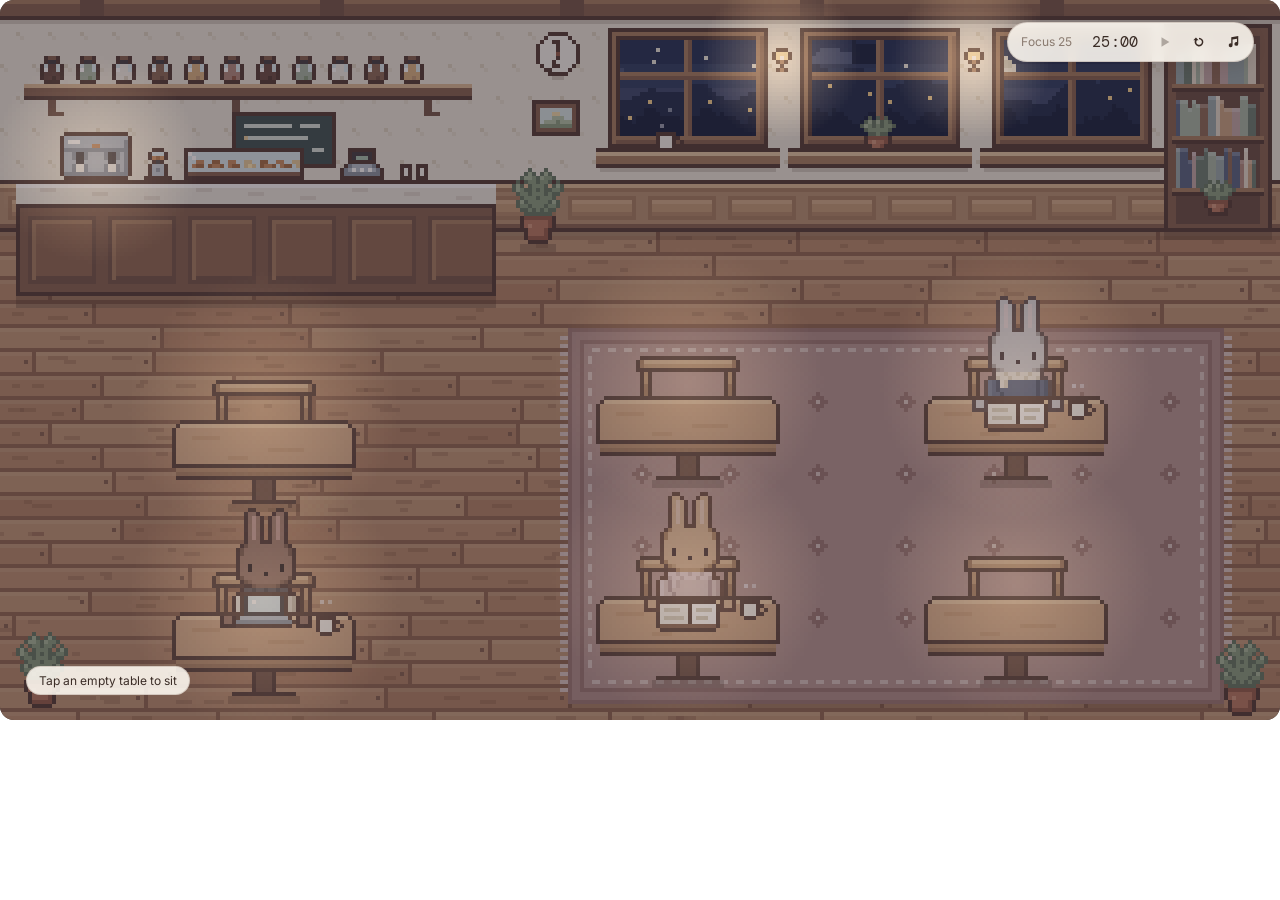
==== cafe.html @ b74c6b7d "Add Bunny Café focus dock (room full view + global mini window) Embed the pixel Bunny Café (Pomodoro" ====
<!doctype html>
<html lang="en">
<head>
<meta charset="utf-8">
<meta name="viewport" content="width=device-width, initial-scale=1, viewport-fit=cover">
<title>Bunny Café</title>
<link href="https://fonts.googleapis.com/css2?family=DM+Mono:wght@400;500&family=Inter:wght@400;500&display=swap" rel="stylesheet">
<style>
:root{ --pill:rgba(255,251,243,.88); --pill-ink:#3a2c26; --pill-ink2:#8a7b70; --pill-line:rgba(90,63,49,.18); color-scheme:light; }
@media (prefers-color-scheme:dark){ :root:not([data-theme="light"]){ --pill:rgba(42,36,31,.86); --pill-ink:#efe7dc; --pill-ink2:#a59a8d; --pill-line:rgba(255,240,220,.14); color-scheme:dark; } }
:root[data-theme="dark"]{ --pill:rgba(42,36,31,.86); --pill-ink:#efe7dc; --pill-ink2:#a59a8d; --pill-line:rgba(255,240,220,.14); color-scheme:dark; }
html,body{ margin:0; background:transparent; }
.cafe{ position:relative; width:100%; aspect-ratio:16/9; overflow:hidden; border-radius:14px; background:#3b2e27; font-family:Inter,"Noto Sans KR",system-ui,sans-serif; }
.cafe canvas{ position:absolute; inset:0; width:100%; height:100%; image-rendering:pixelated; }
.hud{ position:absolute; top:3%; right:2%; display:flex; align-items:center; gap:2px; padding:4px; border-radius:999px; background:var(--pill); border:1px solid var(--pill-line); backdrop-filter:blur(6px); -webkit-backdrop-filter:blur(6px); color:var(--pill-ink); box-shadow:0 4px 14px rgba(40,25,15,.12); }
.hud button{ font:inherit; color:inherit; background:transparent; border:0; border-radius:999px; height:30px; min-width:30px; padding:0 9px; cursor:pointer; display:inline-flex; align-items:center; justify-content:center; }
.hud button:hover{ background:rgba(120,90,70,.10); }
.hud button:disabled{ opacity:.35; cursor:default; background:transparent; }
.hud .mode{ font-size:12px; color:var(--pill-ink2); }
.hud .time{ font-family:"DM Mono",ui-monospace,monospace; font-size:15px; letter-spacing:.02em; padding:0 6px; min-width:52px; text-align:center; }
.hud svg{ width:14px; height:14px; fill:currentColor; }
.hud .on{ color:#6f7d68; }
.hint{ position:absolute; left:2%; bottom:3.5%; font-size:12px; color:var(--pill-ink); background:var(--pill); border:1px solid var(--pill-line); border-radius:999px; padding:6px 12px; transition:opacity .4s; pointer-events:none; }
.hint.hide{ opacity:0; }
@media (max-width:480px){ .hud button{ height:26px; min-width:26px; padding:0 6px; } .hud .time{ font-size:13px; min-width:44px; } .hud .mode{ font-size:11px; } .hint{ font-size:11px; } }
</style>
</head>
<body>
<div class="cafe" id="cafe">
  <canvas id="c" width="320" height="180" role="img" aria-label="Pixel café where bunnies study at tables"></canvas>
  <div class="hud" role="group" aria-label="Focus timer and music">
    <button class="mode" id="mode" title="Change session length">Focus 25</button>
    <span class="time" id="time" aria-live="polite">25:00</span>
    <button id="play" title="Start" aria-label="Start timer"><svg viewBox="0 0 16 16"><path d="M4 2.5v11l9-5.5z"/></svg></button>
    <button id="reset" title="Reset" aria-label="Reset timer"><svg viewBox="0 0 16 16"><path d="M8 3a5 5 0 1 1-4.6 3H1.5L4.5 2.8 7.5 6H5.6A3.2 3.2 0 1 0 8 4.8z"/></svg></button>
    <button id="music" title="Lo-fi music" aria-label="Toggle lo-fi music" aria-pressed="false"><svg viewBox="0 0 16 16"><path d="M6 2.5l8-1.5v9.2a2.2 2.2 0 1 1-1.5-2.1V4.2L7.5 5.1v6.6A2.2 2.2 0 1 1 6 9.6z"/></svg></button>
  </div>
  <div class="hint" id="hint">Tap an empty table to sit</div>
</div>

<script>
(()=>{
const SPR = {"plant_big":["....G...G....","...GhG.GhG...","..GhhgGhggG..",".G.GggGggG.G.","GhG.GgggG.GhG","GhgGGgGgGGggG",".GggGgggGgGG.","..GgggGgggG..",".GhGgggggGhG.",".GggGgggGggG.","..GGgGgGgGG..","...GGGGGGG...","..ORRRRRRRO..","..OrrrrrrRO..","..OrQrrrrRO..","...OrrrrRO...","...OrrrrRO...","...ORRRRRO...","....OOOOO...."],"plant_small":["..G.G.G..",".GhGhGgG.","GhgGgGggG",".GgggggG.","..GGgGG..",".ORRRRRO.",".OrQrrRO.","..OrrRO..","..OOOOO.."],"espresso":["..OOOOOOOOOOOOOOOO..",".OmmmmmmmmmmmmmmmmO.",".OmZZZmmmmmmmmmmmMO.",".OmmmmmmmppmmmmmmMO.",".OMMMMMMMMMMMMMMMMO.",".OmmMkkMmmmmMkkMmMO.",".OmmMkkMmmmmMkkMmMO.",".OmmmkkmmmmmmkkmmMO.",".OmmMccMmmmmMccMmMO.",".OmmMccMmmmmMccMmMO.",".OMMMMMMMMMMMMMMMMO.","..OOOOOOOOOOOOOOOO.."],"jar":[".ODDO.",".OkkO.","OqJJqO","OZJJqO","OJJJJO","OJJjJO",".OOOO."],"grinder":["..OOO..",".OqqqO.",".OpPpO.","..OkO..",".OmmmO.",".OmMmO.",".OmmmO.","OOOOOOO"],"pastry":["OOOOOOOOOOOOOOOOOOOOOOOOOOOOOO","OZqqqqqqqqqqqqqqqqqqqqqqqqqqqO","OqZqqqqqqqqqqqqqqqqqqqqqqqqqqO","OqqppqqPPqqppqqyyqqPPqqppqqyyO","OqpPPqPppPqpPPqyYyqPppPqpPPqyO","OqqqqqqqqqqqqqqqqqqqqqqqqqqqqO","ODDDDDDDDDDDDDDDDDDDDDDDDDDDDO","OOOOOOOOOOOOOOOOOOOOOOOOOOOOOO"],"register":["...OOOOOOO..","...OkkkkkO..","...OkLLLkO..","...OOOOOOO..","..OMmmmmmMO.",".OMmZmZmZmMO",".OMMMMMMMMMO",".OOOOOOOOOOO"],"cups":["OOO.OOO.","OcO.OcO.","OcO.OcO.","OOO.OOO."],"mug":["OOOOO..","OcccOO.","OcccO.O","OcccOO.",".OOO..."],"sconce":[".OOO.","OYYYO","OYZYO",".OCO.","..O..",".OCO."],"clock":["...OOOOO...","..OcccccO..",".OcccOcccO.","OcccccccccO","OcccccccccO","OcccccccccO","OcccccccccO","OcccccccccO",".OcccOcccO.","..OcccccO..","...OOOOO..."],"chair":[".OOOOOOOOOOOOOOOOOOOOOOOO.","OCAAAAAAAAAAAAAAAAAAAAAACO","OCBBBBBBBBBBBBBBBBBBBBBBCO","OOOOOOOOOOOOOOOOOOOOOOOOOO",".OBO..................OBO.",".OBO..................OBO.",".OBO..................OBO.",".OCO..................OCO.",".OCO..................OCO.",".OCO..................OCO."],"book_open":[".OOOOOOOOOOOOOO.","OcccccccOZZZZZZO","OcxxxxccOZxxxxZO","OcccccccOZZZZZZO","OcxxxxxcOZxxxZZO","OcccccccOZZZZZZO","ODDDDDDDDDDDDDDO",".OOOOOOOOOOOOOO."],"laptop":["..OOOOOOOOOOOO..","..OkqqqqqqqqkO..","..OkqZqqqqqqkO..","..OkqqqqqqqqkO..","..OkqqqqqqqqkO..","..OkkkkkkkkkkO..",".OmmmmmmmmmmmmO.","OMMMMMMMMMMMMMMO",".OOOOOOOOOOOOOO."],"frame_art":["OOOOOOOOOOOO","ODDDDDDDDDDO","ODssssssssDO","ODsssYYsssDO","ODssslllssDO","ODslllLlllDO","ODLLLLLLLLDO","ODDDDDDDDDDO","OOOOOOOOOOOO"]};
const qs = new URLSearchParams(location.search);
const CFG = {
  lat: parseFloat(qs.get('lat')) || 46.0727,   // Pécs
  lon: parseFloat(qs.get('lon')) || 18.2323,
  fur: qs.get('fur') || 'ivory',
  outfit: qs.get('outfit') || 'Sage knit',
  music: qs.get('music') || '',                // optional: your own audio file URL
  phase: qs.get('phase') || '',                // preview only: day | dawn | dusk | night
  weather: qs.get('weather') || '',            // preview only: clear | cloudy | rain | storm | snow | fog
};
const W=320, H=180;
const cv=document.getElementById('c'), ctx=cv.getContext('2d');
const bg=document.createElement('canvas'); bg.width=W; bg.height=H; const bx=bg.getContext('2d');

// ---------- palette ----------
const PAL = {
  O:'#5a3f31', D:'#8a6449', C:'#a87e5a', B:'#c49a70', A:'#dcb78c',
  c:'#f6efe1', Z:'#fffaf0', x:'#d8ccb4',
  g:'#8e9c78', G:'#6a785b', h:'#a9b591',
  r:'#b87a5a', R:'#985f44', Q:'#cf9575',
  m:'#b9bebf', M:'#8d9395', k:'#4a423e', p:'#c98e5a', P:'#a8703f', y:'#e6c890',
  Y:'#ffe3a8', L:'#a9bfa5', q:'#dce6e1', J:'#6f4e3d', j:'#5a3f31',
  s:'#cfdad0', l:'#a9b591',
};
function spr(c, name, x, y, over){
  const g=SPR[name];
  for(let j=0;j<g.length;j++){ const r=g[j];
    for(let i=0;i<r.length;i++){ const ch=r[i]; if(ch==='.') continue;
      c.fillStyle=(over&&over[ch])||PAL[ch]; c.fillRect(x+i,y+j,1,1); } }
}
function P(c,x,y,w,h,col){ c.fillStyle=col; c.fillRect(x|0,y|0,w,h); }
let seed=7; function rnd(){ seed=(seed*16807)%2147483647; return seed/2147483647; }

// ---------- static layer ----------
const WINS=[{x:152,y:7},{x:200,y:7},{x:248,y:7}], WW=40, WH=30;
const SEATS=[{cx:66,cy:112},{cx:66,cy:160},{cx:172,cy:106},{cx:254,cy:106},{cx:172,cy:156},{cx:254,cy:156}];

function drawStatic(){
  const c=bx; seed=7; c.clearRect(0,0,W,H);
  // wallpaper
  P(c,0,0,W,58,'#ede3cf');
  for(let y=8;y<46;y+=8) for(let x=((y/8)%2)*4;x<W;x+=8){ P(c,x,y,1,1,'#ddcfb6'); P(c,x+1,y+1,1,1,'#e5d9c3'); }
  // ceiling beam
  P(c,0,0,W,4,'#8a6449'); P(c,0,0,W,1,'#a87e5a'); P(c,0,4,W,1,'#5a3f31'); P(c,0,5,W,1,'rgba(90,63,49,.18)');
  for(let x=20;x<W;x+=60){ P(c,x,0,6,5,'#7a5843'); P(c,x,4,6,1,'#5a3f31'); }
  // wainscot
  P(c,0,45,W,1,'#5a3f31'); P(c,0,46,W,1,'#dcb78c'); P(c,0,47,W,1,'#a87e5a');
  P(c,0,48,W,8,'#b8906a');
  for(let x=2;x<W;x+=20){ P(c,x,49,17,6,'#a87e5a'); P(c,x+1,50,15,4,'#c49a70'); P(c,x+1,50,15,1,'#d2aa80'); P(c,x+1,53,15,1,'#b38862'); }
  P(c,0,56,W,1,'#8a6449'); P(c,0,57,W,1,'#5a3f31');
  // floor planks
  const tones=['#bd8f68','#b88a63','#b3845e','#c1956d'];
  for(let y=58,row=0;y<H;y+=6,row++){
    let x=-Math.floor(rnd()*40);
    while(x<W){ const len=30+Math.floor(rnd()*34), t=tones[Math.floor(rnd()*tones.length)];
      P(c,x,y,len,5,t); P(c,x,y,len,1,'rgba(255,240,215,.10)');
      for(let k=0;k<3;k++){ const gx=x+3+Math.floor(rnd()*(len-8)), gy=y+1+Math.floor(rnd()*3); P(c,gx,gy,2+Math.floor(rnd()*4),1,'rgba(110,70,45,.22)'); }
      P(c,x+len-1,y,1,5,'#94694a'); P(c,x+len-3,y+2,1,1,'#8a6449'); x+=len; }
    P(c,0,y+5,W,1,'#94694a');
  }
  P(c,0,58,W,2,'rgba(70,45,30,.22)');
  // rug
  const rx=142, ry=82, rw=164, rh=94;
  P(c,rx,ry,rw,rh,'#9f7a6c'); P(c,rx+1,ry+1,rw-2,rh-2,'#b48f82');
  P(c,rx+3,ry+3,rw-6,rh-6,'#a07a6c'); P(c,rx+4,ry+4,rw-8,rh-8,'#ba978a');
  for(let x=rx+6;x<rx+rw-6;x+=4){ P(c,x,ry+5,2,1,'#d9c2b5'); P(c,x,ry+rh-6,2,1,'#d9c2b5'); }
  for(let y=ry+7;y<ry+rh-7;y+=4){ P(c,rx+5,y,1,2,'#d9c2b5'); P(c,rx+rw-6,y,1,2,'#d9c2b5'); }
  for(let y=ry+16;y<ry+rh-12;y+=18) for(let x=rx+16;x<rx+rw-12;x+=22){
    P(c,x+2,y,1,1,'#9f7a6c'); P(c,x+1,y+1,3,1,'#9f7a6c'); P(c,x,y+2,5,1,'#9f7a6c'); P(c,x+1,y+3,3,1,'#9f7a6c'); P(c,x+2,y+4,1,1,'#9f7a6c'); P(c,x+2,y+2,1,1,'#d9c2b5'); }
  for(let y=ry+2;y<ry+rh-2;y+=2){ P(c,rx-2,y,2,1,'#d9c2b5'); P(c,rx+rw,y,2,1,'#d9c2b5'); }
  P(c,rx,ry+rh,rw,1,'rgba(70,45,30,.2)');
  // shelf + jars
  const jarCols=[['#6f4e3d','#5a3f31'],['#a9b39b','#8e9c78'],['#efe7d6','#d8ccb4'],['#8f6a50','#7a5843'],['#d9b07a','#c49a70'],['#b48a76','#985f44']];
  for(let i=0;i<11;i++){ const [J,j]=jarCols[i%jarCols.length]; spr(c,'jar',10+i*9,14,{J,j}); }
  P(c,6,21,112,1,'#dcb78c'); P(c,6,22,112,2,'#8a6449'); P(c,6,24,112,1,'#5a3f31');
  [12,58,106].forEach(x=>{ P(c,x,25,2,4,'#7a5843'); P(c,x+1,28,3,1,'#7a5843'); });
  // menu board
  P(c,58,28,26,14,'#5a3f31'); P(c,59,29,24,12,'#46544c');
  [[61,31,12],[61,34,16],[61,37,10],[75,31,5],[78,37,3]].forEach(([x,y,w])=>P(c,x,y,w,1,'#d7dccd'));
  P(c,61,34,1,1,'#e6c890');
  // clock + art
  spr(c,'clock',134,8); P(c,138,19,3,1,'rgba(90,63,49,.2)');
  spr(c,'frame_art',133,25,{s:'#d6e0d6',l:'#b5c09e',L:'#8e9c78',Y:'#efd6a0'});
  // windows (glass transparent)
  WINS.forEach(w=>{
    const {x,y}=w;
    c.clearRect(x+3,y+3,WW-6,WH-6);
    P(c,x,y,WW,3,'#8a6449'); P(c,x,y+WH-3,WW,3,'#8a6449'); P(c,x,y,3,WH,'#8a6449'); P(c,x+WW-3,y,3,WH,'#8a6449');
    P(c,x,y,WW,1,'#5a3f31'); P(c,x,y+WH-1,WW,1,'#5a3f31'); P(c,x,y,1,WH,'#5a3f31'); P(c,x+WW-1,y,1,WH,'#5a3f31');
    P(c,x+1,y+1,WW-2,1,'#a87e5a'); P(c,x+1,y+1,1,WH-2,'#a87e5a');
    P(c,x+2,y+2,WW-4,1,'#5a3f31'); P(c,x+2,y+2,1,WH-4,'#5a3f31'); P(c,x+2,y+WH-3,WW-4,1,'#a87e5a'); P(c,x+WW-3,y+2,1,WH-4,'#a87e5a');
    P(c,x+19,y+3,2,WH-6,'#8a6449'); P(c,x+19,y+3,1,WH-6,'#a87e5a');
    P(c,x+3,y+11,WW-6,2,'#8a6449'); P(c,x+3,y+11,WW-6,1,'#a87e5a');
    // sill
    P(c,x-3,y+WH,WW+6,1,'#5a3f31'); P(c,x-3,y+WH+1,WW+6,1,'#e3c49b'); P(c,x-3,y+WH+2,WW+6,2,'#a87e5a'); P(c,x-3,y+WH+4,WW+6,1,'#5a3f31');
    P(c,x-2,y+WH+5,WW+4,1,'rgba(90,63,49,.18)');
  });
  spr(c,'plant_small',215,WINS[1].y+WH-8);
  spr(c,'mug',164,WINS[0].y+WH-4);
  // sconces
  spr(c,'sconce',193,12); spr(c,'sconce',241,12);
  // bookshelf
  const sx=291, sy=6, sw=27, sh=52;
  P(c,sx,sy,sw,sh,'#5a3f31'); P(c,sx+1,sy+1,sw-2,sh-2,'#8a6449'); P(c,sx+3,sy+3,sw-6,sh-5,'#6e4f3d');
  const spines=['#9aa6a0','#c9a27a','#b48a76','#6f7d68','#e3d6bf','#8f6a50','#5d6679','#c2a79d','#a9b39b'];
  [sy+3,sy+16,sy+29].forEach((top,si)=>{
    let x=sx+3; while(x<sx+sw-4){ const w=1+Math.floor(rnd()*2), hgt=7+Math.floor(rnd()*4), col=spines[Math.floor(rnd()*spines.length)];
      if(rnd()<.12 && x<sx+sw-8){ P(c,x,top+12-6,7,2,col); P(c,x,top+12-6,7,1,'rgba(255,255,255,.18)'); x+=8; continue; }
      P(c,x,top+12-hgt,w,hgt,col); P(c,x,top+12-hgt,w,1,'rgba(255,255,255,.2)'); x+=w; }
    P(c,sx+2,top+12,sw-4,1,'#a87e5a'); P(c,sx+2,top+13,sw-4,1,'#5a3f31');
  });
  spr(c,'plant_small',sx+9,sy+42-3);
  P(c,sx,sy+sh,sw,2,'rgba(70,45,30,.25)');
  // counter
  const cx0=4, cw=120;
  spr(c,'espresso',14,33); spr(c,'grinder',36,37); spr(c,'pastry',46,37); spr(c,'register',84,37); spr(c,'cups',100,41);
  P(c,cx0,45,cw,1,'#5a3f31'); P(c,cx0,46,cw,5,'#ece3d2'); P(c,cx0,46,cw,1,'#fbf6ec');
  for(let i=0;i<9;i++){ P(c,cx0+6+i*13,47+(i%3),4,1,'#ddd2bf'); }
  P(c,cx0,51,cw,1,'#5a3f31'); P(c,cx0,52,cw,22,'#8a6449');
  for(let x=cx0+3;x<cx0+cw-12;x+=20){ P(c,x,54,17,17,'#7a5843'); P(c,x+1,55,15,15,'#946b4c'); P(c,x+1,55,15,1,'#a87e5a'); P(c,x+1,55,1,15,'#a87e5a'); P(c,x+2,69,14,1,'#7a5843'); }
  P(c,cx0,52,1,22,'#5a3f31'); P(c,cx0+cw-1,52,1,22,'#5a3f31'); P(c,cx0,73,cw,1,'#5a3f31');
  P(c,cx0,74,cw,3,'rgba(70,45,30,.28)');
  // plants
  spr(c,'plant_big',128,42); P(c,130,61,9,2,'rgba(70,45,30,.25)');
  spr(c,'plant_big',4,158); spr(c,'plant_big',304,160);
}

// ---------- outside ----------
const hills=[], trees=[];
(function(){ for(let i=0;i<WW*6;i++){ hills[i]=11+Math.round(3*Math.sin(i/13)+2*Math.sin(i/5.3+1)+1.2*Math.sin(i/2.1)); trees[i]=19+Math.round(1.5*Math.sin(i/2.3)+Math.sin(i/1.1+2)+ (i%7===0?-1:0)); } })();
const SKY={
  day:   {b:['#b9d0d6','#c7dad9','#d6e3dd','#e4ece2'], hill:'#a6b59e', tree:'#7f9174', city:null},
  cloudy:{b:['#c4cbcb','#ced3d1','#d8dcd7','#e1e3dd'], hill:'#a8aea2', tree:'#828c7b', city:null},
  dusk:  {b:['#b49aa8','#d7a99a','#ebc1a2','#f3d7b4'], hill:'#9a8584', tree:'#6e6466', city:'#ffd9a0'},
  dawn:  {b:['#c3c3d2','#dcc6c8','#ecd2c2','#f4e2cc'], hill:'#a99c9c', tree:'#7c7677', city:null},
  night: {b:['#2c3550','#36405c','#424b66','#4d5670'], hill:'#283146', tree:'#1f2738', city:'#f6cf86'},
};
let env={phase:'day', weather:'clear', code:0, flash:0, sunrise:6.5, sunset:18};
function bpHour(){
  const p=new Intl.DateTimeFormat('en-GB',{timeZone:'Europe/Budapest',hour:'2-digit',minute:'2-digit',hour12:false}).formatToParts(new Date());
  const h=+p.find(x=>x.type==='hour').value%24, m=+p.find(x=>x.type==='minute').value; return {h,m,f:h+m/60};
}
function bpMonth(){ return +new Intl.DateTimeFormat('en-GB',{timeZone:'Europe/Budapest',month:'numeric'}).format(new Date())-1; }
const SR=[7.4,6.9,6.1,6.1,5.3,4.9,5.1,5.7,6.3,6.9,6.6,7.3], SS=[16.4,17.1,17.8,19.5,20.1,20.5,20.4,19.8,18.9,17.9,16.3,16.0];
function updatePhase(){
  const t=bpHour().f, sr=env.sunrise, ss=env.sunset;
  env.phase = (t<sr-0.7||t>ss+0.8)?'night' : (t<sr+0.8)?'dawn' : (t>ss-0.9)?'dusk' : 'day';
  if(CFG.phase) env.phase=CFG.phase;
  if(CFG.weather) env.weather=CFG.weather;
}
function weatherFromCode(c){
  if([95,96,99].includes(c)) return 'storm';
  if((c>=71&&c<=77)||c===85||c===86) return 'snow';
  if((c>=51&&c<=67)||(c>=80&&c<=82)) return 'rain';
  if(c===45||c===48) return 'fog';
  if(c===2||c===3) return 'cloudy';
  return 'clear';
}
async function fetchWeather(){
  try{
    const u=`https://api.open-meteo.com/v1/forecast?latitude=${CFG.lat}&longitude=${CFG.lon}&current=weather_code&daily=sunrise,sunset&timezone=Europe%2FBudapest&forecast_days=1`;
    const r=await fetch(u); const d=await r.json();
    env.code=d.current.weather_code; env.weather=weatherFromCode(env.code);
    const hm=s=>{ const t=s.split('T')[1].split(':'); return +t[0]+(+t[1])/60; };
    env.sunrise=hm(d.daily.sunrise[0]); env.sunset=hm(d.daily.sunset[0]);
  }catch(e){ /* offline or blocked: keep time-of-day only */ }
  if(CFG.weather) env.weather=CFG.weather;
  updatePhase();
}
const clouds=[{x:10,y:6,w:14},{x:70,y:3,w:18},{x:120,y:8,w:12},{x:160,y:4,w:16}];
const flakes=Array.from({length:70},()=>({x:Math.random()*160,y:Math.random()*30,s:Math.random()*.5+.3}));
const drops=Array.from({length:60},()=>({x:Math.random()*170,y:Math.random()*30}));
function drawOutside(tick){
  const ph=env.phase, wx=env.weather;
  let pal=SKY[ph];
  if((wx==='cloudy'||wx==='rain'||wx==='storm'||wx==='fog'||wx==='snow') && ph==='day') pal=SKY.cloudy;
  const ox=WINS[0].x, oy=WINS[0].y+3, span=WINS[2].x+WW-ox, gh=WH-6;
  ctx.save(); ctx.beginPath(); WINS.forEach(w=>ctx.rect(w.x+3,w.y+3,WW-6,WH-6)); ctx.clip();
  pal.b.forEach((col,i)=>P(ctx,ox,oy+i*Math.ceil(gh/4),span,Math.ceil(gh/4),col));
  // sun / moon
  const t=bpHour().f;
  if(wx==='clear'||wx==='cloudy'){
    if(ph==='night'){ const mx=ox+span*0.72, my=oy+5; P(ctx,mx,my,4,4,'#eee6cf'); P(ctx,mx+1,my-1,2,1,'#eee6cf'); P(ctx,mx+1,my+4,2,1,'#eee6cf'); P(ctx,mx-1,my+1,1,2,'#eee6cf'); P(ctx,mx+4,my+1,1,2,'#eee6cf'); P(ctx,mx+2,my,2,2,'#d8cfb6');
      for(let i=0;i<18;i++){ const sx=ox+((i*37)%span), sy=oy+((i*13)%10); if(((tick>>2)+i)%9) P(ctx,sx,sy,1,1,'#e9e4d2'); } }
    else { const f=Math.min(1,Math.max(0,(t-env.sunrise)/(env.sunset-env.sunrise))); const sx=ox+4+f*(span-12), sy=oy+12-Math.round(Math.sin(f*Math.PI)*9);
      const sc=ph==='day'?'#f6e7b8':'#f2c48f'; P(ctx,sx,sy,4,4,sc); P(ctx,sx+1,sy-1,2,1,sc); P(ctx,sx+1,sy+4,2,1,sc); P(ctx,sx-1,sy+1,1,2,sc); P(ctx,sx+4,sy+1,1,2,sc); }
  }
  // clouds
  const nC = wx==='clear'?2:4, cc = ph==='night'?'#4a5470':(wx==='rain'||wx==='storm')?'#b3b9ba':'#f4f2ec';
  for(let i=0;i<nC;i++){ const cl=clouds[i]; const x=ox+((cl.x+tick*0.05*(i+1))%(span+30))-20;
    P(ctx,x+2,oy+cl.y,cl.w-4,1,cc); P(ctx,x,oy+cl.y+1,cl.w,2,cc); P(ctx,x+3,oy+cl.y-1,5,1,cc); P(ctx,x+1,oy+cl.y+3,cl.w-2,1,'rgba(0,0,0,.05)'); }
  // Mecsek hills + cathedral + trees
  for(let i=0;i<span;i++){ const hh=hills[i]; P(ctx,ox+i,oy+hh,1,gh-hh,pal.hill); }
  const cx=ox+span*0.45|0, base=oy+hills[cx-ox]-1;
  [[0,7],[6,7],[1,5],[5,5]].forEach(([dx,hh],k)=>P(ctx,cx+dx,base-hh,1,hh, k<2?pal.tree:pal.tree));
  P(ctx,cx,base-3,7,3,pal.tree); P(ctx,cx+2,base-5,3,2,pal.tree);
  if(pal.city){ for(let i=0;i<span;i+=5){ const y=oy+hills[i]+2+(i%3); if((i*7)%3) P(ctx,ox+i,y,1,1,pal.city); } }
  for(let i=0;i<span;i++){ const th=trees[i]; P(ctx,ox+i,oy+th,1,gh-th,pal.tree); }
  // weather
  if(wx==='rain'||wx==='storm'){
    drops.forEach(d=>{ d.y+=2.2; d.x-=0.6; if(d.y>gh){ d.y=-2; d.x=Math.random()*(span+10); }
      P(ctx,ox+d.x,oy+d.y,1,2,ph==='night'?'#7d8aa3':'#a7b4bb'); });
    if(wx==='storm' && Math.random()<0.006) env.flash=3;
  }
  if(wx==='snow'){ flakes.forEach(f=>{ f.y+=f.s; f.x+=Math.sin((tick+f.y)/9)*0.3; if(f.y>gh){ f.y=-1; f.x=Math.random()*span; } P(ctx,ox+f.x,oy+f.y,1,1,'#fbfaf5'); }); }
  if(wx==='fog'){ for(let i=0;i<3;i++){ P(ctx,ox,oy+10+i*5,span,3,'rgba(240,240,236,.35)'); } }
  if(env.flash>0){ P(ctx,ox,oy,span,gh,'rgba(255,255,255,.55)'); env.flash--; }
  ctx.restore();
}

// ---------- bunnies ----------
const BUN=[
".......OO.....OO.......","......OWWO...OWWO......","......OWPWO.OWPWO......","......OWPWO.OWPWO......",
"......OWPWO.OWPWO......","......OWPWO.OWPWO......","......OWPWO.OWPWO......","......OWPWO.OWPWO......",
"......OWWWOOOWWWO......",".....OtWWWWWWWWWtO.....","....OtWWWWWWWWWWWtO....","....OtWWWWWWWWWWWtO....",
"....OWWWWWWWWWWWWWO....","....OWWWWWWWWWWWWWO....","....OWWEWWWWWWWEWWO....","....OWWEWWWWWWWEWWO....",
"....OWWWWWWNWWWWWWO....","....OtWWWWWWWWWWWtO....",".....OtwWWWWWWWwtO.....","......OOtwwwwwtOO......",
".....OMMmMMmMMmMMO.....","....OOmMMmMMMmMMmOO....","...OjKqMmKKKKKKKqKkO...","...OjKqMmKKKKKKKqKkO...",
"...OjKqKKKKKKKKKqKkO...","...OjKKqKKKKKKKKqKkO...",
];
const FURS={
  ivory:{W:'#f8f2e2',w:'#ece0c7',t:'#dcc6a3',P:'#efdccb',E:'#5a3d30',O:'#6f4e3d'},
  cream:{W:'#efdfc2',w:'#e0caa5',t:'#c9ad85',P:'#e8cdb8',E:'#5a3d30',O:'#6f4e3d'},
  caramel:{W:'#d6b089',w:'#c39a71',t:'#ad845c',P:'#e6c5ad',E:'#46302a',O:'#634434'},
  cocoa:{W:'#9a7660',w:'#86634e',t:'#745540',P:'#c69d8c',E:'#2c1f1a',O:'#4a3429'},
  grey:{W:'#d2cdc7',w:'#bdb6ae',t:'#a69e95',P:'#e3d1ca',E:'#463632',O:'#5f4b42'},
  charcoal:{W:'#6e6560',w:'#5e5650',t:'#4f4843',P:'#a08d86',E:'#1e1715',O:'#3a2c26'},
};
const OUTFITS={
  'Sage knit':{K:'#b3b49c',k:'#979a80',j:'#c6c6b0',q:'#8a8d74',M:'#a87a6a',m:'#8c6353',n:'#c9a898'},
  'Oatmeal':{K:'#ddd2bd',k:'#c6b9a0',j:'#e9e0cf',q:'#b6a88e',M:'#5e5753',m:'#4c4643',n:'#8a827d'},
  'Navy':{K:'#5d6679',k:'#4d5566',j:'#6e778a',q:'#444b5b',M:'#ece4d3',m:'#d8ccb6',n:'#f6f0e4'},
  'Rose':{K:'#d8bfb6',k:'#c2a79d',j:'#e6d2ca',q:'#b39890',M:'#e3cdc5',m:'#cab1a8',n:'#ecdcd5'},
  'Doctor':{K:'#f2efe9',k:'#dbd6cc',j:'#fbfaf6',q:'#c9c3b8',M:'#8fa9a0',m:'#7a948b',n:'#a9bfb7'},
  'Corduroy':{K:'#9b7a5c',k:'#85674c',j:'#ad8e70',q:'#7a5d44',M:'#eadfca',m:'#d4c6ac',n:'#f3ebdc'},
};
const npcs={1:{fur:'cocoa',outfit:'Oatmeal',item:'laptop',phase:3},3:{fur:'grey',outfit:'Navy',item:'book',phase:11},4:{fur:'caramel',outfit:'Rose',item:'book',phase:19}};
const me={fur:FURS[CFG.fur]?CFG.fur:'ivory', outfit:OUTFITS[CFG.outfit]?CFG.outfit:'Sage knit', item:'book', phase:0, seat:null};
const qsSeat=parseInt(qs.get('seat'),10); if(!isNaN(qsSeat)&&SEATS[qsSeat]&&!npcs[qsSeat]) me.seat=qsSeat;

function drawBunny(x0,y0,o,blink,dip){
  const pal=Object.assign({},OUTFITS[o.outfit],FURS[o.fur]);
  for(let y=0;y<BUN.length;y++){ const r=BUN[y]; const yy=(dip&&y<20)?y+1:y;
    for(let x=0;x<r.length;x++){ let ch=r[x]; if(ch==='.') continue;
      if(blink&&y===14&&(x===7||x===15)) ch='W';
      if(blink&&y===15&&[6,8,14,16].includes(x)) ch='E';
      if(ch==='N') ch='E';
      P(ctx,x0+x,y0+yy,1,1,pal[ch]); } }
  return pal;
}
function drawTable(cx,cy,hl){
  const x=cx-23, y=cy-7;
  P(ctx,cx-3,cy+8,6,6,'#7a5843'); P(ctx,cx-3,cy+8,1,6,'#5a3f31'); P(ctx,cx+2,cy+8,1,6,'#5a3f31');
  P(ctx,cx-8,cy+13,16,1,'#5a3f31'); P(ctx,cx-9,cy+14,18,2,'rgba(70,45,30,.25)');
  P(ctx,x+2,y,42,1,'#5a3f31'); P(ctx,x+1,y+1,1,1,'#5a3f31'); P(ctx,x+44,y+1,1,1,'#5a3f31');
  P(ctx,x,y+2,1,9,'#5a3f31'); P(ctx,x+45,y+2,1,9,'#5a3f31');
  P(ctx,x+2,y+1,42,1,'#e6c398'); P(ctx,x+1,y+2,44,9,'#d2a77c');
  P(ctx,x+5,y+4,7,1,'#c79a6f'); P(ctx,x+24,y+7,9,1,'#c79a6f'); P(ctx,x+14,y+9,5,1,'#c79a6f');
  P(ctx,x,y+11,46,1,'#5a3f31'); P(ctx,x+1,y+12,44,2,'#a87e5a'); P(ctx,x+1,y+12,44,1,'#b88d65'); P(ctx,x+1,y+14,44,1,'#5a3f31');
  if(hl){ ctx.fillStyle='rgba(255,250,235,.85)'; [[x-1,y-1,48,1],[x-1,y+15,48,1],[x-1,y-1,1,17],[x+46,y-1,1,17]].forEach(a=>ctx.fillRect(...a)); }
}
function steam(x,y,t){ const s=(t>>1)%4; P(ctx,x+1,y-2-s,1,1,'rgba(255,255,255,.55)'); P(ctx,x+3,y-4-((s+2)%4),1,1,'rgba(255,255,255,.45)'); }

// ---------- lighting ----------
function lighting(){
  const ph=env.phase, wx=env.weather;
  let a=0, col='rgba(25,22,45,';
  if(ph==='night') a=.40; else if(ph==='dusk'){ a=.14; col='rgba(110,60,40,'; } else if(ph==='dawn'){ a=.10; col='rgba(90,70,90,'; }
  if(ph==='day'&&(wx==='rain'||wx==='storm'||wx==='snow'||wx==='fog')) { a=.12; col='rgba(60,65,80,'; }
  if(a>0){ ctx.fillStyle=col+a+')'; ctx.fillRect(0,0,W,H); }
  const glow=(x,y,r,s)=>{ const g=ctx.createRadialGradient(x,y,1,x,y,r); g.addColorStop(0,`rgba(255,214,150,${s})`); g.addColorStop(1,'rgba(255,214,150,0)'); ctx.fillStyle=g; ctx.fillRect(x-r,y-r,r*2,r*2); };
  ctx.save(); ctx.globalCompositeOperation='lighter';
  const k = ph==='night'?1:ph==='day'&&(wx==='clear'||wx==='cloudy')?0.35:0.65;
  SEATS.forEach(s=>glow(s.cx,s.cy-10,34,.16*k));
  glow(195,15,20,.30*k); glow(243,15,20,.30*k); glow(24,40,26,.18*k);
  ctx.restore();
  if(ph!=='night'){ ctx.save(); ctx.globalCompositeOperation='lighter'; const k2=ph==='day'?.06:.04;
    WINS.forEach(w=>{ ctx.fillStyle=`rgba(255,246,220,${k2})`; ctx.beginPath(); ctx.moveTo(w.x+3,w.y+WH); ctx.lineTo(w.x+WW-3,w.y+WH); ctx.lineTo(w.x+WW+14,w.y+WH+40); ctx.lineTo(w.x+12,w.y+WH+40); ctx.fill(); });
    ctx.restore(); }
}

// ---------- frame ----------
let tick=0, hover=null;
function clockHands(){
  const {h,m}=bpHour(), cx=139, cy=13;
  const ang=(v)=>v*Math.PI*2-Math.PI/2;
  const line=(a,len,col)=>{ for(let i=1;i<=len;i++) P(ctx,Math.round(cx+Math.cos(a)*i),Math.round(cy+Math.sin(a)*i),1,1,col); };
  line(ang(m/60),4,'#5a3f31'); line(ang(((h%12)+m/60)/12),3,'#5a3f31'); P(ctx,cx,cy,1,1,'#985f44');
}
function frame(){
  tick++;
  ctx.clearRect(0,0,W,H);
  drawOutside(tick);
  ctx.drawImage(bg,0,0);
  if(env.weather==='snow') WINS.forEach(w=>P(ctx,w.x-3,w.y+WH,WW+6,1,'#fbfaf5'));
  clockHands();
  steam(164,WINS[0].y+WH-4,tick);
  SEATS.forEach((s,i)=>{
    const o=npcs[i]||(me.seat===i?me:null);
    spr(ctx,'chair',s.cx-13,s.cy-17);
    let pal=null;
    if(o){ const t=tick+o.phase; const studying=o===me?(timer.running&&mode.key!=='break'):true;
      pal=drawBunny(s.cx-11,s.cy-33,o,(t%44)<2,studying&&(t%26)>=17); }
    drawTable(s.cx,s.cy,hover===i&&!o);
    if(o){
      if(o.item==='laptop') spr(ctx,'laptop',s.cx-8,s.cy-12); else { spr(ctx,'book_open',s.cx-8,s.cy-6); if(((tick+o.phase)%70)<3) P(ctx,s.cx+1,s.cy-8,5,6,'#fffaf0'); }
      [[-11],[8]].forEach(([dx])=>{ P(ctx,s.cx+dx,s.cy-6,4,3,pal.O); P(ctx,s.cx+dx+1,s.cy-6,2,2,pal.W); });
      spr(ctx,'mug',s.cx+13,s.cy-6); steam(s.cx+13,s.cy-6,tick+o.phase);
    }
  });
  lighting();
}
drawStatic(); updatePhase(); fetchWeather();
setInterval(frame,125);
setInterval(updatePhase,60*1000);
setInterval(fetchWeather,30*60*1000);

// ---------- interaction ----------
const hint=document.getElementById('hint');
function toScene(e){ const r=cv.getBoundingClientRect(); return {x:(e.clientX-r.left)*W/r.width, y:(e.clientY-r.top)*H/r.height}; }
function seatAt(e){ const p=toScene(e); return SEATS.findIndex(s=>p.x>s.cx-24&&p.x<s.cx+24&&p.y>s.cy-34&&p.y<s.cy+14); }
cv.addEventListener('mousemove',e=>{ const i=seatAt(e); hover=(i>=0&&!npcs[i]&&me.seat===null)?i:null; cv.style.cursor=hover!==null?'pointer':'default'; });
cv.addEventListener('mouseleave',()=>hover=null);
cv.addEventListener('click',e=>{ const i=seatAt(e); if(i<0||npcs[i]) return;
  if(me.seat===i){ if(!timer.running){ me.seat=null; hint.classList.remove('hide'); syncHud(); } return; }
  if(me.seat!==null) return; me.seat=i; hover=null; hint.classList.add('hide'); syncHud(); });
if(me.seat!==null) hint.classList.add('hide');

// ---------- timer ----------
const MODES=[{key:'f25',label:'Focus 25',min:25},{key:'f50',label:'Focus 50',min:50},{key:'break',label:'Break 5',min:5}];
let mi=0, mode=MODES[0]; const timer={running:false,left:mode.min*60,id:null};
const $=id=>document.getElementById(id);
const ICON_PLAY='<svg viewBox="0 0 16 16"><path d="M4 2.5v11l9-5.5z"/></svg>', ICON_PAUSE='<svg viewBox="0 0 16 16"><path d="M4 2.5h3v11H4zM9 2.5h3v11H9z"/></svg>';
function fmt(s){ return String(Math.floor(s/60)).padStart(2,'0')+':'+String(s%60).padStart(2,'0'); }
function syncHud(){ $('time').textContent=fmt(timer.left); $('mode').textContent=mode.label; $('mode').disabled=timer.running;
  $('play').innerHTML=timer.running?ICON_PAUSE:ICON_PLAY; $('play').setAttribute('aria-label',timer.running?'Pause timer':'Start timer');
  $('play').disabled = me.seat===null && !timer.running; $('play').title = me.seat===null?'Sit at a table first':(timer.running?'Pause':'Start'); }
$('mode').onclick=()=>{ if(timer.running) return; mi=(mi+1)%MODES.length; mode=MODES[mi]; timer.left=mode.min*60; syncHud(); };
$('play').onclick=()=>{
  if(timer.running){ clearInterval(timer.id); timer.running=false; syncHud(); return; }
  if(me.seat===null) return;
  timer.running=true; syncHud();
  timer.id=setInterval(()=>{ timer.left--; if(timer.left<=0){ clearInterval(timer.id); timer.running=false; chime(); timer.left=mode.min*60; } syncHud(); },1000);
};
$('reset').onclick=()=>{ clearInterval(timer.id); timer.running=false; timer.left=mode.min*60; syncHud(); };
syncHud();

// ---------- lo-fi (generated live, no external files) ----------
let A=null, out=null, playing=false, sched=null, nextT=0, step=0, crackle=null, rainSrc=null, ext=null;
const BPM=72, SPB=60/BPM, E8=SPB/2;
const CH=[[53,57,60,64],[52,55,59,62],[50,53,57,60],[48,52,55,59]];
const mtf=m=>440*Math.pow(2,(m-69)/12);
function noiseBuf(sec){ const b=A.createBuffer(1,A.sampleRate*sec,A.sampleRate), d=b.getChannelData(0); for(let i=0;i<d.length;i++) d[i]=Math.random()*2-1; return b; }
function initAudio(){
  A=new (window.AudioContext||window.webkitAudioContext)();
  const lp=A.createBiquadFilter(); lp.type='lowpass'; lp.frequency.value=2100; lp.Q.value=.6;
  const comp=A.createDynamicsCompressor(); out=A.createGain(); out.gain.value=0;
  lp.connect(comp); comp.connect(out); out.connect(A.destination); A._in=lp;
  // vinyl crackle
  const b=A.createBuffer(1,A.sampleRate*4,A.sampleRate), d=b.getChannelData(0);
  for(let i=0;i<d.length;i++){ d[i]=(Math.random()*2-1)*0.04 + (Math.random()<0.0006?(Math.random()*2-1)*0.9:0); }
  crackle=A.createBufferSource(); crackle.buffer=b; crackle.loop=true; const cg=A.createGain(); cg.gain.value=.35; const cf=A.createBiquadFilter(); cf.type='highpass'; cf.frequency.value=900;
  crackle.connect(cf); cf.connect(cg); cg.connect(lp); crackle.start();
  // rain bed (only audible when it rains outside)
  rainSrc=A.createBufferSource(); rainSrc.buffer=noiseBuf(3); rainSrc.loop=true; const rf=A.createBiquadFilter(); rf.type='lowpass'; rf.frequency.value=1100; A._rainG=A.createGain(); A._rainG.gain.value=0;
  rainSrc.connect(rf); rf.connect(A._rainG); A._rainG.connect(lp); rainSrc.start();
  A._nb=noiseBuf(1);
}
function keys(t,midi,dur,vel){
  const f=mtf(midi), g=A.createGain(); g.gain.setValueAtTime(0,t); g.gain.linearRampToValueAtTime(vel,t+0.015); g.gain.exponentialRampToValueAtTime(vel*0.35,t+0.5); g.gain.exponentialRampToValueAtTime(0.0001,t+dur);
  const o1=A.createOscillator(); o1.type='sine'; o1.frequency.value=f; o1.detune.value=-4;
  const o2=A.createOscillator(); o2.type='triangle'; o2.frequency.value=f*2; o2.detune.value=5; const g2=A.createGain(); g2.gain.value=.12;
  o1.connect(g); o2.connect(g2); g2.connect(g); g.connect(A._in); o1.start(t); o2.start(t); o1.stop(t+dur+.05); o2.stop(t+dur+.05);
}
function bass(t,midi,dur){ const o=A.createOscillator(), g=A.createGain(); o.type='sine'; o.frequency.value=mtf(midi);
  g.gain.setValueAtTime(0,t); g.gain.linearRampToValueAtTime(.28,t+.02); g.gain.exponentialRampToValueAtTime(.0001,t+dur); o.connect(g); g.connect(A._in); o.start(t); o.stop(t+dur+.05); }
function kick(t){ const o=A.createOscillator(), g=A.createGain(); o.frequency.setValueAtTime(110,t); o.frequency.exponentialRampToValueAtTime(42,t+.14);
  g.gain.setValueAtTime(.55,t); g.gain.exponentialRampToValueAtTime(.0001,t+.25); o.connect(g); g.connect(A._in); o.start(t); o.stop(t+.3); }
function hit(t,type,freq,vel,dec){ const s=A.createBufferSource(); s.buffer=A._nb; const f=A.createBiquadFilter(); f.type=type; f.frequency.value=freq; const g=A.createGain();
  g.gain.setValueAtTime(vel,t); g.gain.exponentialRampToValueAtTime(.0001,t+dec); s.connect(f); f.connect(g); g.connect(A._in); s.start(t); s.stop(t+dec+.02); }
const MEL=[72,74,76,79,81,84];
function schedule(){
  while(nextT < A.currentTime+0.15){
    const s=step%32, bar=Math.floor(step/8)%4, beat8=step%8;
    const swing = (beat8%2) ? E8*0.18 : 0, t=nextT+swing;
    if(beat8===0){ CH[bar].forEach((n,i)=>keys(t+i*0.018,n,SPB*3.6,.09)); bass(t,CH[bar][0]-12,SPB*1.6); }
    if(beat8===5) bass(t,CH[bar][0]-12,SPB*1.2);
    if(beat8===0||beat8===5) kick(t);
    if(beat8===2||beat8===6) hit(t,'bandpass',1700,.16,.16);
    hit(t,'highpass',7000,beat8%2?.035:.05,.045);
    if(Math.random()<.16 && beat8%2===0) keys(t,MEL[Math.floor(Math.random()*MEL.length)],SPB*1.5,.05);
    nextT+=E8; step++;
  }
  A._rainG.gain.setTargetAtTime((env.weather==='rain'||env.weather==='storm')?.06:0, A.currentTime, 1);
}
function chime(){ if(!A) return; const t=A.currentTime+.05; [76,81,88].forEach((n,i)=>keys(t+i*.18,n,1.6,.08)); if(!playing){ out.gain.setTargetAtTime(.7,A.currentTime,.05); setTimeout(()=>{ if(!playing) out.gain.setTargetAtTime(0,A.currentTime,.3); },2200); } }
$('music').onclick=async()=>{
  const btn=$('music');
  if(CFG.music){
    if(!ext){ ext=new Audio(CFG.music); ext.loop=true; ext.volume=.6; }
    if(playing){ ext.pause(); playing=false; } else { try{ await ext.play(); playing=true; }catch(e){} }
  } else {
    if(!A) initAudio();
    if(A.state==='suspended') await A.resume();
    if(playing){ out.gain.setTargetAtTime(0,A.currentTime,.4); clearInterval(sched); playing=false; }
    else { nextT=A.currentTime+.1; sched=setInterval(schedule,25); out.gain.setTargetAtTime(.7,A.currentTime,.6); playing=true; }
  }
  btn.classList.toggle('on',playing); btn.setAttribute('aria-pressed',playing);
};
})();
</script>
</body>
</html>
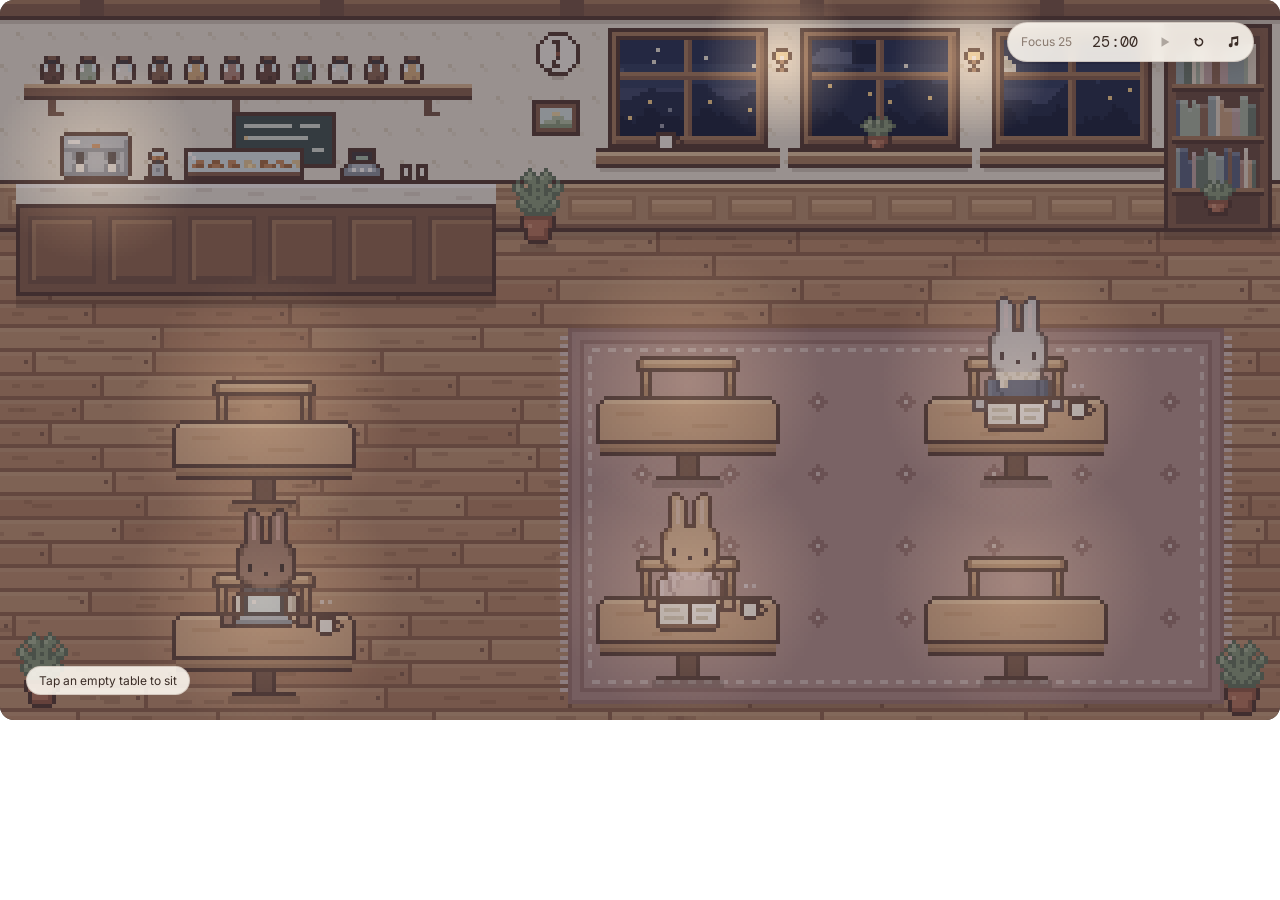
==== commit 21a5f92a: "Café: name tags, lo-fi rework, no crackle, softer mini window - Name tags: draw a small pill above e" ====
--- a/cafe.html
+++ b/cafe.html
@@ -22,7 +22,10 @@
 .hud .on{ color:#6f7d68; }
 .hint{ position:absolute; left:2%; bottom:3.5%; font-size:12px; color:var(--pill-ink); background:var(--pill); border:1px solid var(--pill-line); border-radius:999px; padding:6px 12px; transition:opacity .4s; pointer-events:none; }
 .hint.hide{ opacity:0; }
-@media (max-width:480px){ .hud button{ height:26px; min-width:26px; padding:0 6px; } .hud .time{ font-size:13px; min-width:44px; } .hud .mode{ font-size:11px; } .hint{ font-size:11px; } }
+.names{ position:absolute; inset:0; pointer-events:none; }
+.name{ position:absolute; transform:translate(-50%,-100%); font-family:Inter,"Noto Sans KR",system-ui,sans-serif; font-size:9px; font-weight:500; line-height:1; white-space:nowrap; max-width:72px; overflow:hidden; text-overflow:ellipsis; padding:2px 6px; border-radius:999px; background:var(--pill); color:var(--pill-ink); border:1px solid var(--pill-line); box-shadow:0 1px 3px rgba(40,25,15,.2); }
+.name.me{ background:#6f7d68; color:#fffdf6; border-color:rgba(255,255,255,.2); }
+@media (max-width:480px){ .hud button{ height:26px; min-width:26px; padding:0 6px; } .hud .time{ font-size:13px; min-width:44px; } .hud .mode{ font-size:11px; } .hint{ font-size:11px; } .name{ font-size:8px; max-width:56px; } }
 </style>
 </head>
 <body>
@@ -35,6 +38,7 @@
     <button id="reset" title="Reset" aria-label="Reset timer"><svg viewBox="0 0 16 16"><path d="M8 3a5 5 0 1 1-4.6 3H1.5L4.5 2.8 7.5 6H5.6A3.2 3.2 0 1 0 8 4.8z"/></svg></button>
     <button id="music" title="Lo-fi music" aria-label="Toggle lo-fi music" aria-pressed="false"><svg viewBox="0 0 16 16"><path d="M6 2.5l8-1.5v9.2a2.2 2.2 0 1 1-1.5-2.1V4.2L7.5 5.1v6.6A2.2 2.2 0 1 1 6 9.6z"/></svg></button>
   </div>
+  <div class="names" id="names"></div>
   <div class="hint" id="hint">Tap an empty table to sit</div>
 </div>
 
@@ -277,9 +281,46 @@
   'Doctor':{K:'#f2efe9',k:'#dbd6cc',j:'#fbfaf6',q:'#c9c3b8',M:'#8fa9a0',m:'#7a948b',n:'#a9bfb7'},
   'Corduroy':{K:'#9b7a5c',k:'#85674c',j:'#ad8e70',q:'#7a5d44',M:'#eadfca',m:'#d4c6ac',n:'#f3ebdc'},
 };
-const npcs={1:{fur:'cocoa',outfit:'Oatmeal',item:'laptop',phase:3},3:{fur:'grey',outfit:'Navy',item:'book',phase:11},4:{fur:'caramel',outfit:'Rose',item:'book',phase:19}};
+let npcs={1:{fur:'cocoa',outfit:'Oatmeal',item:'laptop',phase:3},3:{fur:'grey',outfit:'Navy',item:'book',phase:11},4:{fur:'caramel',outfit:'Rose',item:'book',phase:19}};
 const me={fur:FURS[CFG.fur]?CFG.fur:'ivory', outfit:OUTFITS[CFG.outfit]?CFG.outfit:'Sage knit', item:'book', phase:0, seat:null};
 const qsSeat=parseInt(qs.get('seat'),10); if(!isNaN(qsSeat)&&SEATS[qsSeat]&&!npcs[qsSeat]) me.seat=qsSeat;
+
+// 부모(앱)에서 '지금 공부 중인 친구' 목록을 받아 카페 자리에 앉힌다.
+// 메시지를 한 번이라도 받으면 기본 NPC는 실제 친구로 대체된다(단독 실행 시엔 기본 NPC 유지).
+let cafeFriends=null, meName='';
+const esc=s=>String(s).replace(/[&<>"']/g,c=>({'&':'&amp;','<':'&lt;','>':'&gt;','"':'&quot;',"'":'&#39;'}[c]));
+function applyFriends(list){
+  npcs={};
+  const order=[2,4,0,3,1,5]; let k=0;
+  for(const f of (list||[])){
+    while(k<order.length && order[k]===me.seat) k++;
+    if(k>=order.length) break;
+    const seat=order[k++];
+    npcs[seat]={ fur:FURS[f.fur]?f.fur:'ivory', outfit:OUTFITS[f.outfit]?f.outfit:'Sage knit', item:(f.item==='laptop'?'laptop':'book'), phase:(seat*9+5)%40, name:f.name||'' };
+  }
+  renderNames();
+}
+function reflowFriends(){ if(cafeFriends) applyFriends(cafeFriends); else renderNames(); }
+// 카페 토끼 위 이름표 (친구 + 나). 좌표는 320x180 씬 기준 %라 창 크기에 맞춰 자동 스케일.
+function renderNames(){
+  const host=document.getElementById('names'); if(!host) return;
+  let html='';
+  SEATS.forEach((s,i)=>{
+    let nm=null, cls='';
+    if(npcs[i]&&npcs[i].name) nm=npcs[i].name;
+    else if(me.seat===i&&meName){ nm=meName; cls=' me'; }
+    if(!nm) return;
+    const x=s.cx/320*100, y=(s.cy-36)/180*100;
+    html+=`<div class="name${cls}" style="left:${x}%;top:${y}%">${esc(nm)}</div>`;
+  });
+  host.innerHTML=html;
+}
+window.addEventListener('message',(e)=>{
+  const d=e.data; if(!d||d.type!=='petale-cafe') return;
+  if(typeof d.meName==='string') meName=d.meName;
+  if(Array.isArray(d.friends)){ cafeFriends=d.friends; applyFriends(d.friends); }
+  else renderNames();
+});
 
 function drawBunny(x0,y0,o,blink,dip){
   const pal=Object.assign({},OUTFITS[o.outfit],FURS[o.fur]);
@@ -365,8 +406,8 @@
 cv.addEventListener('mousemove',e=>{ const i=seatAt(e); hover=(i>=0&&!npcs[i]&&me.seat===null)?i:null; cv.style.cursor=hover!==null?'pointer':'default'; });
 cv.addEventListener('mouseleave',()=>hover=null);
 cv.addEventListener('click',e=>{ const i=seatAt(e); if(i<0||npcs[i]) return;
-  if(me.seat===i){ if(!timer.running){ me.seat=null; hint.classList.remove('hide'); syncHud(); } return; }
-  if(me.seat!==null) return; me.seat=i; hover=null; hint.classList.add('hide'); syncHud(); });
+  if(me.seat===i){ if(!timer.running){ me.seat=null; reflowFriends(); hint.classList.remove('hide'); syncHud(); } return; }
+  if(me.seat!==null) return; me.seat=i; reflowFriends(); hover=null; hint.classList.add('hide'); syncHud(); });
 if(me.seat!==null) hint.classList.add('hide');
 
 // ---------- timer ----------
@@ -391,29 +432,43 @@
 // ---------- lo-fi (generated live, no external files) ----------
 let A=null, out=null, playing=false, sched=null, nextT=0, step=0, crackle=null, rainSrc=null, ext=null;
 const BPM=72, SPB=60/BPM, E8=SPB/2;
-const CH=[[53,57,60,64],[52,55,59,62],[50,53,57,60],[48,52,55,59]];
+// 재즈풍 lofi 진행 — maj9/m9 보이싱(루트는 베이스가 따로) + 펜타토닉 멜로디 모티프
+const PROG=[
+  {ch:[53,57,60,64,67], bass:41}, // Fmaj9
+  {ch:[52,55,59,62,66], bass:40}, // Em9
+  {ch:[50,53,57,60,64], bass:38}, // Dm9
+  {ch:[48,52,55,59,62], bass:36}, // Cmaj9
+];
+const PENT=[67,69,72,74,76,79,81];
+const MOTIFS=[
+  [[4,79,1.5],[6,76,1.0]],
+  [[2,72,1.0],[3,74,0.5],[4,76,1.5]],
+  [[0,81,1.0],[2,79,1.0],[5,76,1.25]],
+  [[6,74,2.0]],
+  [], [],
+];
+let motif=[];
 const mtf=m=>440*Math.pow(2,(m-69)/12);
 function noiseBuf(sec){ const b=A.createBuffer(1,A.sampleRate*sec,A.sampleRate), d=b.getChannelData(0); for(let i=0;i<d.length;i++) d[i]=Math.random()*2-1; return b; }
 function initAudio(){
   A=new (window.AudioContext||window.webkitAudioContext)();
-  const lp=A.createBiquadFilter(); lp.type='lowpass'; lp.frequency.value=2100; lp.Q.value=.6;
+  const lp=A.createBiquadFilter(); lp.type='lowpass'; lp.frequency.value=1950; lp.Q.value=.6;
   const comp=A.createDynamicsCompressor(); out=A.createGain(); out.gain.value=0;
   lp.connect(comp); comp.connect(out); out.connect(A.destination); A._in=lp;
-  // vinyl crackle
-  const b=A.createBuffer(1,A.sampleRate*4,A.sampleRate), d=b.getChannelData(0);
-  for(let i=0;i<d.length;i++){ d[i]=(Math.random()*2-1)*0.04 + (Math.random()<0.0006?(Math.random()*2-1)*0.9:0); }
-  crackle=A.createBufferSource(); crackle.buffer=b; crackle.loop=true; const cg=A.createGain(); cg.gain.value=.35; const cf=A.createBiquadFilter(); cf.type='highpass'; cf.frequency.value=900;
-  crackle.connect(cf); cf.connect(cg); cg.connect(lp); crackle.start();
   // rain bed (only audible when it rains outside)
   rainSrc=A.createBufferSource(); rainSrc.buffer=noiseBuf(3); rainSrc.loop=true; const rf=A.createBiquadFilter(); rf.type='lowpass'; rf.frequency.value=1100; A._rainG=A.createGain(); A._rainG.gain.value=0;
   rainSrc.connect(rf); rf.connect(A._rainG); A._rainG.connect(lp); rainSrc.start();
   A._nb=noiseBuf(1);
 }
 function keys(t,midi,dur,vel){
-  const f=mtf(midi), g=A.createGain(); g.gain.setValueAtTime(0,t); g.gain.linearRampToValueAtTime(vel,t+0.015); g.gain.exponentialRampToValueAtTime(vel*0.35,t+0.5); g.gain.exponentialRampToValueAtTime(0.0001,t+dur);
-  const o1=A.createOscillator(); o1.type='sine'; o1.frequency.value=f; o1.detune.value=-4;
-  const o2=A.createOscillator(); o2.type='triangle'; o2.frequency.value=f*2; o2.detune.value=5; const g2=A.createGain(); g2.gain.value=.12;
-  o1.connect(g); o2.connect(g2); g2.connect(g); g.connect(A._in); o1.start(t); o2.start(t); o1.stop(t+dur+.05); o2.stop(t+dur+.05);
+  const f=mtf(midi), g=A.createGain();
+  g.gain.setValueAtTime(0,t); g.gain.linearRampToValueAtTime(vel,t+0.02);
+  g.gain.exponentialRampToValueAtTime(vel*0.3,t+0.6); g.gain.exponentialRampToValueAtTime(0.0001,t+dur);
+  const o1=A.createOscillator(); o1.type='sine'; o1.frequency.value=f; o1.detune.value=-3;
+  const o2=A.createOscillator(); o2.type='triangle'; o2.frequency.value=f*2; o2.detune.value=4; const g2=A.createGain(); g2.gain.value=.10;
+  const o3=A.createOscillator(); o3.type='sine'; o3.frequency.value=f*3; const g3=A.createGain(); g3.gain.value=.028; // EP 벨 배음
+  o1.connect(g); o2.connect(g2); g2.connect(g); o3.connect(g3); g3.connect(g); g.connect(A._in);
+  o1.start(t); o2.start(t); o3.start(t); o1.stop(t+dur+.05); o2.stop(t+dur+.05); o3.stop(t+dur+.05);
 }
 function bass(t,midi,dur){ const o=A.createOscillator(), g=A.createGain(); o.type='sine'; o.frequency.value=mtf(midi);
   g.gain.setValueAtTime(0,t); g.gain.linearRampToValueAtTime(.28,t+.02); g.gain.exponentialRampToValueAtTime(.0001,t+dur); o.connect(g); g.connect(A._in); o.start(t); o.stop(t+dur+.05); }
@@ -421,20 +476,27 @@
   g.gain.setValueAtTime(.55,t); g.gain.exponentialRampToValueAtTime(.0001,t+.25); o.connect(g); g.connect(A._in); o.start(t); o.stop(t+.3); }
 function hit(t,type,freq,vel,dec){ const s=A.createBufferSource(); s.buffer=A._nb; const f=A.createBiquadFilter(); f.type=type; f.frequency.value=freq; const g=A.createGain();
   g.gain.setValueAtTime(vel,t); g.gain.exponentialRampToValueAtTime(.0001,t+dec); s.connect(f); f.connect(g); g.connect(A._in); s.start(t); s.stop(t+dec+.02); }
-const MEL=[72,74,76,79,81,84];
 function schedule(){
-  while(nextT < A.currentTime+0.15){
-    const s=step%32, bar=Math.floor(step/8)%4, beat8=step%8;
-    const swing = (beat8%2) ? E8*0.18 : 0, t=nextT+swing;
-    if(beat8===0){ CH[bar].forEach((n,i)=>keys(t+i*0.018,n,SPB*3.6,.09)); bass(t,CH[bar][0]-12,SPB*1.6); }
-    if(beat8===5) bass(t,CH[bar][0]-12,SPB*1.2);
-    if(beat8===0||beat8===5) kick(t);
-    if(beat8===2||beat8===6) hit(t,'bandpass',1700,.16,.16);
-    hit(t,'highpass',7000,beat8%2?.035:.05,.045);
-    if(Math.random()<.16 && beat8%2===0) keys(t,MEL[Math.floor(Math.random()*MEL.length)],SPB*1.5,.05);
+  while(nextT < A.currentTime+0.2){
+    const bar=Math.floor(step/8)%4, beat8=step%8;
+    const swing = (beat8%2) ? E8*0.2 : 0, t=nextT+swing;
+    const P=PROG[bar];
+    if(beat8===0){
+      P.ch.forEach((n,i)=>keys(t+i*0.022, n, SPB*2.4, .07));   // Rhodes 9th 코드
+      bass(t, P.bass, SPB*1.5); kick(t);
+      motif = MOTIFS[Math.floor(Math.random()*MOTIFS.length)];  // 마디마다 모티프(쉼표 포함)
+    }
+    if(beat8===3) kick(t);                                        // 당김 킥 (boom-bap)
+    if(beat8===4){                                                // 오프비트 컴핑 + 5도 베이스
+      P.ch.slice(1,4).forEach((n,i)=>keys(t+i*0.018, n, SPB*1.0, .042));
+      bass(t, P.bass+7, SPB*0.6);
+    }
+    if(beat8===2||beat8===6){ hit(t,'bandpass',1900,.13,.13); hit(t,'highpass',3200,.045,.09); } // 스네어/림(2·4박)
+    hit(t,'highpass', beat8%4===0?6500:8200, beat8%2?.028:.044, beat8%4===2?.07:.035);            // 하이햇(살짝 변주)
+    for(const m of motif){ if(m[0]===beat8) keys(t, m[1], SPB*m[2], .055); }                        // 멜로디
     nextT+=E8; step++;
   }
-  A._rainG.gain.setTargetAtTime((env.weather==='rain'||env.weather==='storm')?.06:0, A.currentTime, 1);
+  A._rainG.gain.setTargetAtTime((env.weather==='rain'||env.weather==='storm')?.05:0, A.currentTime, 1);
 }
 function chime(){ if(!A) return; const t=A.currentTime+.05; [76,81,88].forEach((n,i)=>keys(t+i*.18,n,1.6,.08)); if(!playing){ out.gain.setTargetAtTime(.7,A.currentTime,.05); setTimeout(()=>{ if(!playing) out.gain.setTargetAtTime(0,A.currentTime,.3); },2200); } }
 $('music').onclick=async()=>{
